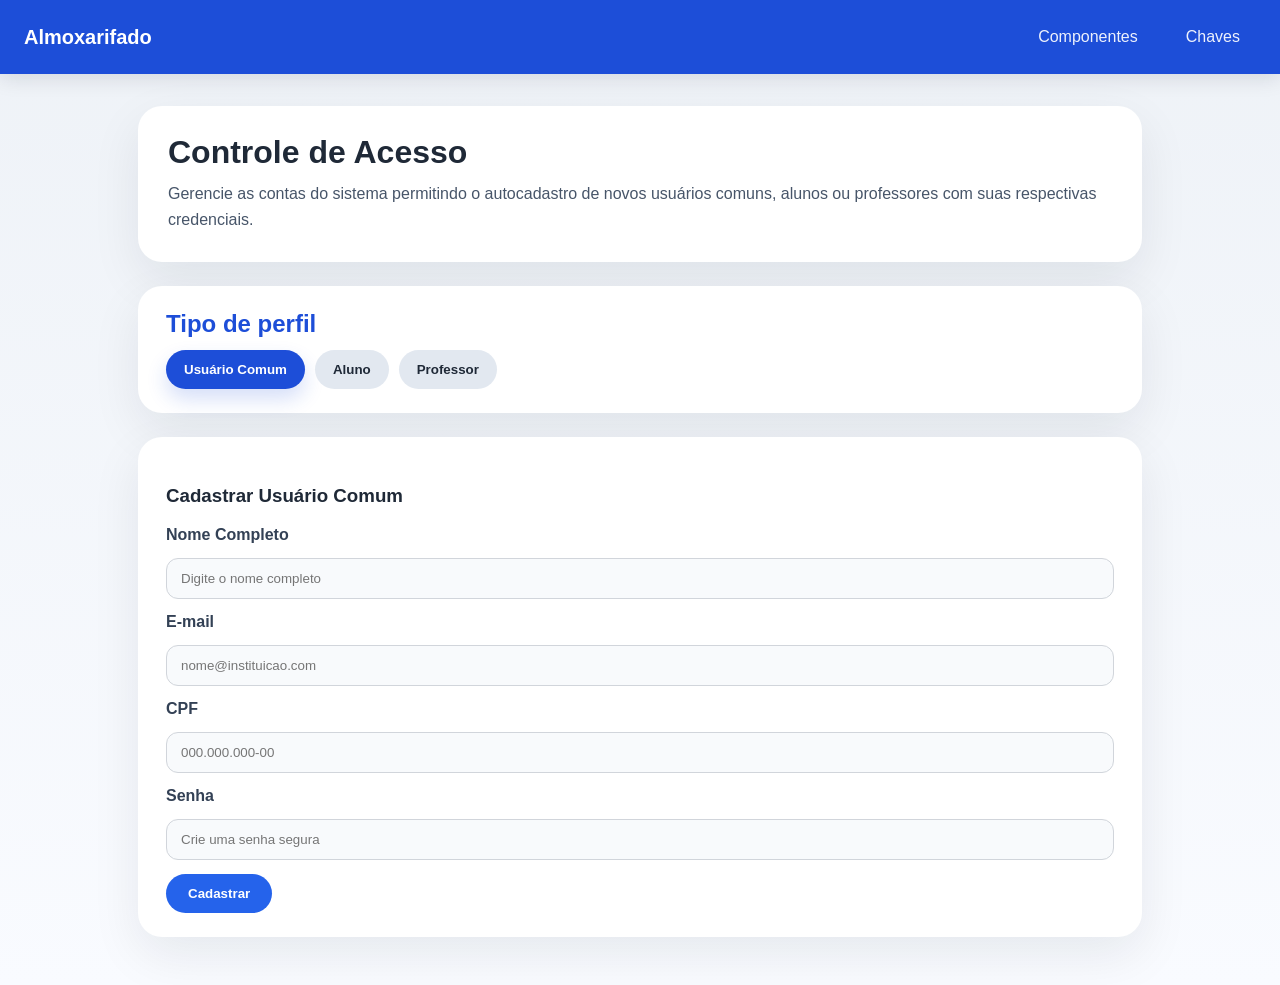
==== src/main/resources/static/cadastro/index.html @ df53eba6 "front cadastro" ====
<!DOCTYPE html>
<html lang="pt-br">
    <head>
        <meta charset="UTF-8">
        <meta name="viewport" content="width=device-width, initial-scale=1.0">
        <title>Almoxarifado - Cadastro de Usuários</title>
        <link rel="stylesheet" href="style.css">
        <script defer src="cadastro-usuarios.js"></script>
    </head>
    <body>
        <header class="topbar">
            <div class="brand">Almoxarifado</div>
            <nav class="page-nav">
                <a href="../componentes/index.html" class="nav-link">Componentes</a>
                <a href="../chaves/index.html" class="nav-link">Chaves</a>
            </nav>
        </header>

        <main class="container">
            <section class="hero">
                <h1>Controle de Acesso</h1>
                <p>Gerencie as contas do sistema permitindo o autocadastro de novos usuários comuns, alunos ou professores com suas respectivas credenciais.</p>
            </section>

            <section class="selector-panel">
                <div class="selector-title">
                    <h2>Tipo de perfil</h2>
                </div>
                <div class="object-tabs">
                    <button class="object-button active" data-profile="usuario">Usuário Comum</button>
                    <button class="object-button" data-profile="aluno">Aluno</button>
                    <button class="object-button" data-profile="professor">Professor</button>
                </div>
            </section>

            <section class="action-panel">
                <div class="action-content">
                    <article class="action-card active">
                        <h3 id="formTitle">Cadastrar Usuário Comum</h3>
                        
                        <form id="cadastroUsuarioForm" class="component-form">
                            <label for="nome">Nome Completo</label>
                            <input type="text" id="nome" name="nome" placeholder="Digite o nome completo" required>

                            <label for="email">E-mail</label>
                            <input type="email" id="email" name="email" placeholder="nome@instituicao.com" required>

                            <div class="profile-field" data-profile="usuario">
                                <label for="cpf">CPF</label>
                                <input type="text" id="cpf" name="cpf" placeholder="000.000.000-00" required>
                            </div>

                            <div class="profile-field" data-profile="aluno" style="display: none;">
                                <label for="ra">RA (Registro Acadêmico)</label>
                                <input type="text" id="ra" name="ra" placeholder="Digite o RA do aluno">
                            </div>

                            <div class="profile-field" data-profile="professor" style="display: none;">
                                <label for="siape">SIAPE</label>
                                <input type="text" id="siape" name="siape" placeholder="Digite o número SIAPE">
                            </div>

                            <label for="senha">Senha</label>
                            <input type="password" id="senha" name="senha" placeholder="Crie uma senha segura" required>

                            <button type="submit">Cadastrar</button>
                        </form>
                    </article>
                </div>
            </section>
        </main>
    </body>
</html>
---- src/main/resources/static/cadastro/style.css ----
/* --- Estilos base compartilhados (copiados de componentes/style.css) --- */
* {
    box-sizing: border-box;
}

body {
    margin: 0;
    font-family: "Segoe UI", Tahoma, Geneva, Verdana, sans-serif;
    background: linear-gradient(180deg, #eef2f7 0%, #f9fbff 100%);
    color: #1f2937;
}

.topbar {
    display: flex;
    justify-content: space-between;
    align-items: center;
    padding: 18px 24px;
    background: #1d4ed8;
    color: white;
    box-shadow: 0 4px 20px rgba(15, 23, 42, 0.12);
}

.brand {
    font-size: 1.25rem;
    font-weight: 700;
}

.page-nav {
    display: flex;
    gap: 16px;
    flex-wrap: wrap;
}

.nav-link {
    color: rgba(255, 255, 255, 0.92);
    text-decoration: none;
    padding: 10px 16px;
    border-radius: 999px;
    transition: background 0.2s ease;
}

.nav-link:hover,
.nav-link.active {
    background: rgba(255, 255, 255, 0.18);
}

.container {
    max-width: 1040px;
    margin: 32px auto 48px;
    padding: 0 18px;
}

.hero {
    background: white;
    padding: 28px 30px;
    border-radius: 24px;
    box-shadow: 0 18px 50px rgba(15, 23, 42, 0.08);
    margin-bottom: 24px;
}

.hero h1 {
    margin: 0 0 10px;
    font-size: 2rem;
}

.hero p {
    margin: 0;
    color: #475569;
    line-height: 1.65;
}

.selector-panel,
.action-panel {
    background: white;
    border-radius: 24px;
    box-shadow: 0 18px 50px rgba(15, 23, 42, 0.08);
    padding: 24px 28px;
    margin-bottom: 24px;
}

.selector-title h2 {
    margin: 0 0 12px;
    color: #1d4ed8;
}

.object-tabs {
    display: flex;
    gap: 10px;
    flex-wrap: wrap;
}

.object-button {
    border: none;
    border-radius: 999px;
    padding: 12px 18px;
    background: #e2e8f0;
    color: #1f2937;
    cursor: pointer;
    font-weight: 600;
    transition: background 0.2s ease, transform 0.2s ease;
}

.object-button:hover {
    background: #cbd5e1;
}

.object-button.active {
    background: #1d4ed8;
    color: white;
    box-shadow: 0 10px 20px rgba(29, 78, 216, 0.18);
}

.action-content {
    margin-top: 24px;
}

.action-card {
    display: none;
}

.action-card.active {
    display: block;
}

.component-form {
    display: grid;
    gap: 14px;
    margin-top: 16px;
}

.component-form label {
    font-weight: 600;
    color: #334155;
}

.component-form input,
.component-form textarea,
.component-form select {
    width: 100%;
    padding: 12px 14px;
    border: 1px solid #d1d5db;
    border-radius: 12px;
    background: #f8fafc;
    color: #0f172a;
    outline: none;
    transition: border-color 0.2s ease, box-shadow 0.2s ease;
}

.component-form input:focus,
.component-form textarea:focus,
.component-form select:focus {
    border-color: #3b82f6;
    box-shadow: 0 0 0 4px rgba(59, 130, 246, 0.14);
}

.component-form textarea {
    resize: vertical;
}

.component-form button {
    width: fit-content;
    padding: 12px 22px;
    border: none;
    border-radius: 999px;
    background: #2563eb;
    color: white;
    font-weight: 700;
    cursor: pointer;
    transition: background 0.2s ease, transform 0.2s ease;
}

.component-form button:hover {
    background: #1d4ed8;
    transform: translateY(-1px);
}

/* --- Estilos exclusivos do cadastro (mantidos) --- */
.profile-field {
    display: grid;
    gap: 14px;
    width: 100%;
    animation: fadeInField 0.2s ease-in-out;
}

@keyframes fadeInField {
    from {
        opacity: 0;
        transform: translateY(-4px);
    }
    to {
        opacity: 1;
        transform: translateY(0);
    }
}

/* Responsividade para telas menores */
@media (max-width: 840px) {
    .page-nav {
        justify-content: center;
    }
}

@media (max-width: 640px) {
    .topbar,
    .selector-panel,
    .action-panel {
        padding: 18px 16px;
    }

    .object-button {
        width: 100%;
    }
}
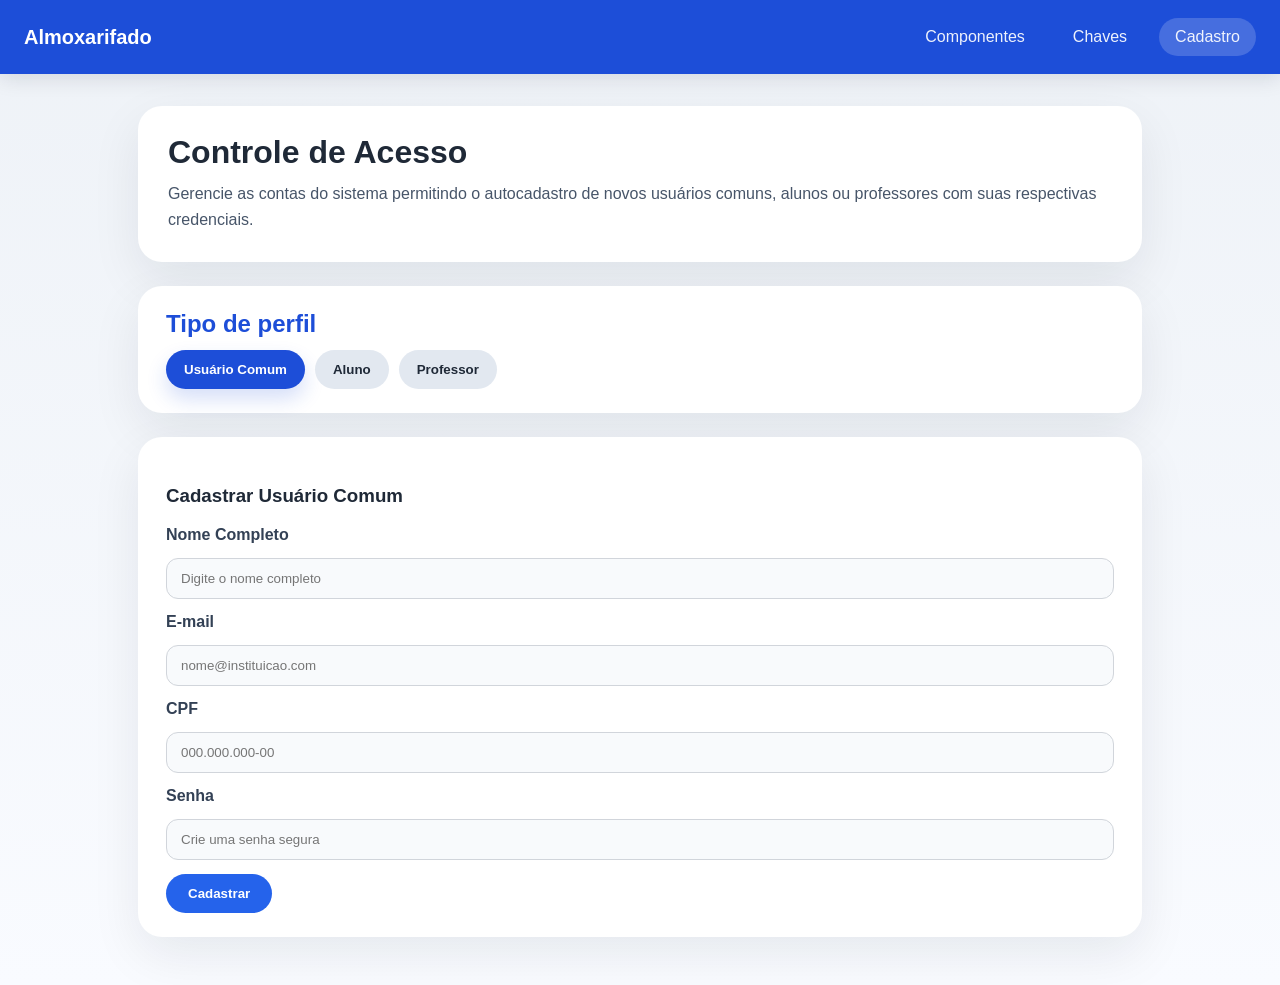
==== commit db45dbf2: "front praticamente pronto" ====
--- a/src/main/resources/static/cadastro/index.html
+++ b/src/main/resources/static/cadastro/index.html
@@ -13,6 +13,7 @@
             <nav class="page-nav">
                 <a href="../componentes/index.html" class="nav-link">Componentes</a>
                 <a href="../chaves/index.html" class="nav-link">Chaves</a>
+                <a href="../cadastro/index.html" class="nav-link active">Cadastro</a>
             </nav>
         </header>
 
@@ -45,10 +46,8 @@
                             <label for="email">E-mail</label>
                             <input type="email" id="email" name="email" placeholder="nome@instituicao.com" required>
 
-                            <div class="profile-field" data-profile="usuario">
-                                <label for="cpf">CPF</label>
-                                <input type="text" id="cpf" name="cpf" placeholder="000.000.000-00" required>
-                            </div>
+                            <label for="cpf">CPF</label>
+                            <input type="text" id="cpf" name="cpf" placeholder="000.000.000-00" required>
 
                             <div class="profile-field" data-profile="aluno" style="display: none;">
                                 <label for="ra">RA (Registro Acadêmico)</label>
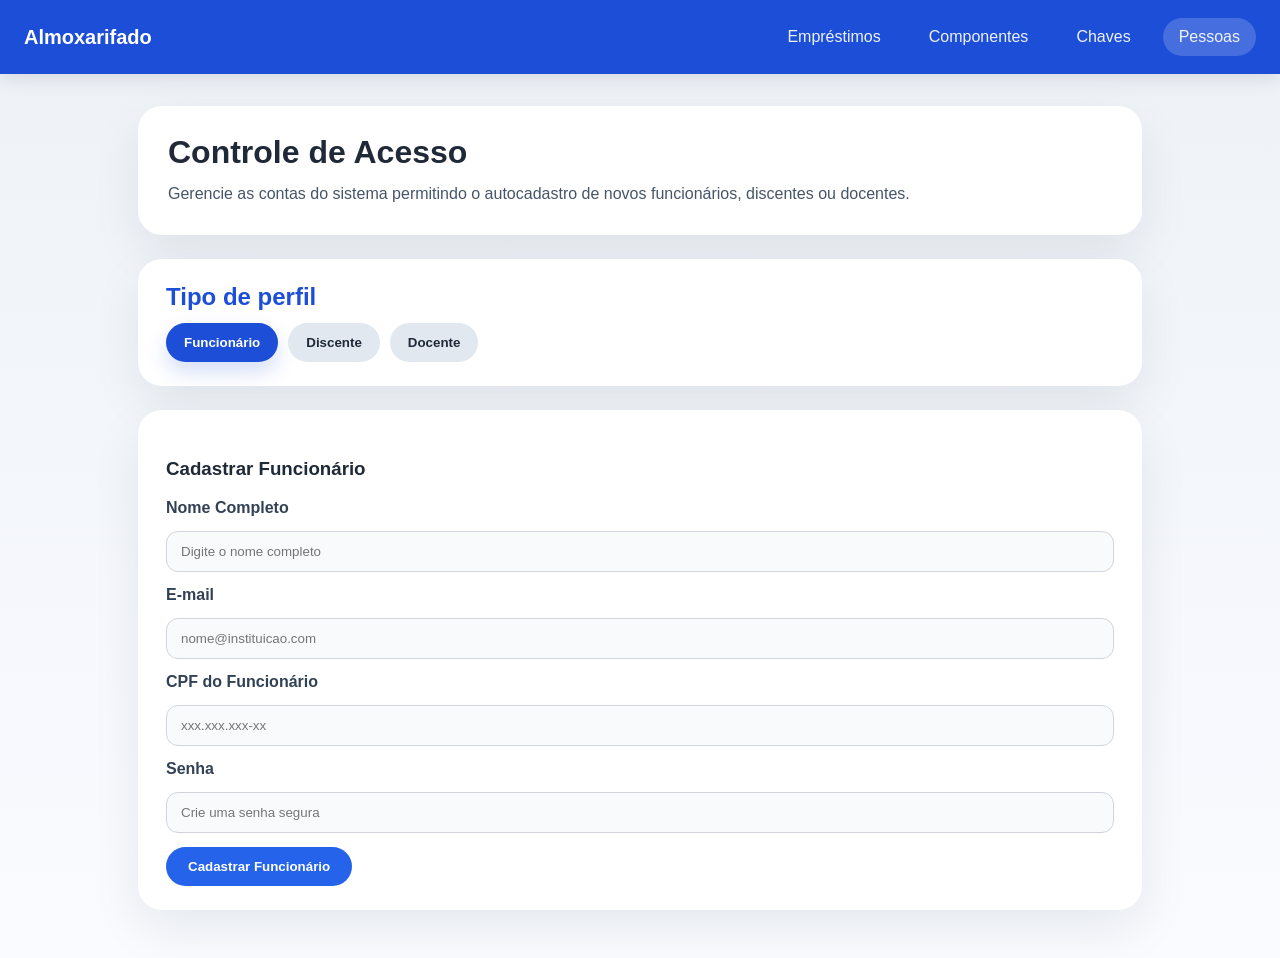
==== commit 1fcdb22c: "fica ai" ====
--- a/src/main/resources/static/cadastro/index.html
+++ b/src/main/resources/static/cadastro/index.html
@@ -5,66 +5,126 @@
         <meta name="viewport" content="width=device-width, initial-scale=1.0">
         <title>Almoxarifado - Cadastro de Usuários</title>
         <link rel="stylesheet" href="style.css">
-        <script defer src="cadastro-usuarios.js"></script>
+        <script defer src="script.js"></script>
     </head>
     <body>
         <header class="topbar">
             <div class="brand">Almoxarifado</div>
             <nav class="page-nav">
+                <a href="../emprestimos/index.html" class="nav-link">Empréstimos</a>
                 <a href="../componentes/index.html" class="nav-link">Componentes</a>
                 <a href="../chaves/index.html" class="nav-link">Chaves</a>
-                <a href="../cadastro/index.html" class="nav-link active">Cadastro</a>
+                <a href="../cadastro/index.html" class="nav-link active">Pessoas</a>
             </nav>
         </header>
 
         <main class="container">
             <section class="hero">
                 <h1>Controle de Acesso</h1>
-                <p>Gerencie as contas do sistema permitindo o autocadastro de novos usuários comuns, alunos ou professores com suas respectivas credenciais.</p>
+                <p>Gerencie as contas do sistema permitindo o autocadastro de novos funcionários, discentes ou docentes.</p>
             </section>
 
             <section class="selector-panel">
                 <div class="selector-title">
                     <h2>Tipo de perfil</h2>
                 </div>
-                <div class="object-tabs">
-                    <button class="object-button active" data-profile="usuario">Usuário Comum</button>
-                    <button class="object-button" data-profile="aluno">Aluno</button>
-                    <button class="object-button" data-profile="professor">Professor</button>
+                <div class="action-list">
+                    <button class="action-button active" data-action="usuario">Funcionário</button>
+                    <button class="action-button" data-action="aluno">Discente</button>
+                    <button class="action-button" data-action="professor">Docente</button>
                 </div>
             </section>
 
             <section class="action-panel">
                 <div class="action-content">
-                    <article class="action-card active">
-                        <h3 id="formTitle">Cadastrar Usuário Comum</h3>
-                        
-                        <form id="cadastroUsuarioForm" class="component-form">
-                            <label for="nome">Nome Completo</label>
-                            <input type="text" id="nome" name="nome" placeholder="Digite o nome completo" required>
+                    
+                    <article class="action-card active" data-action="usuario">
+                        <h3>Cadastrar Funcionário</h3>
+                        <form class="component-form" data-endpoint="usuario">
+                            <label for="nome-func">Nome Completo</label>
+                            <input type="text" id="nome-func" name="nome" placeholder="Digite o nome completo" required>
 
-                            <label for="email">E-mail</label>
-                            <input type="email" id="email" name="email" placeholder="nome@instituicao.com" required>
+                            <label for="email-func">E-mail</label>
+                            <input type="email" id="email-func" name="email" placeholder="nome@instituicao.com" required>
 
-                            <label for="cpf">CPF</label>
-                            <input type="text" id="cpf" name="cpf" placeholder="000.000.000-00" required>
+                            <label for="cpf">CPF do Funcionário</label>
+                            <input 
+                                type="text" 
+                                id="cpf" 
+                                name="cpf" 
+                                placeholder="xxx.xxx.xxx-xx"
+                                minlength="14"
+                                maxlength="14"
+                                pattern="\d{3}\.\d{3}\.\d{3}-\d{2}"
+                                title="Digite o CPF no formato: 000.000.000-00"
+                                required
+                            >
 
-                            <div class="profile-field" data-profile="aluno" style="display: none;">
-                                <label for="ra">RA (Registro Acadêmico)</label>
-                                <input type="text" id="ra" name="ra" placeholder="Digite o RA do aluno">
-                            </div>
+                            <label for="senha-func">Senha</label>
+                            <input type="password" id="senha-func" name="senha" placeholder="Crie uma senha segura" required>
 
-                            <div class="profile-field" data-profile="professor" style="display: none;">
-                                <label for="siape">SIAPE</label>
-                                <input type="text" id="siape" name="siape" placeholder="Digite o número SIAPE">
-                            </div>
-
-                            <label for="senha">Senha</label>
-                            <input type="password" id="senha" name="senha" placeholder="Crie uma senha segura" required>
-
-                            <button type="submit">Cadastrar</button>
+                            <button type="submit">Cadastrar Funcionário</button>
                         </form>
                     </article>
+
+                    <article class="action-card" data-action="aluno">
+                        <h3>Cadastrar Discente</h3>
+                        <form class="component-form" data-endpoint="discente">
+                            <label for="nome-aluno">Nome Completo</label>
+                            <input type="text" id="nome-aluno" name="nome" placeholder="Digite o nome completo" required>
+
+                            <label for="email-aluno">E-mail</label>
+                            <input type="email" id="email-aluno" name="email" placeholder="nome@instituicao.com" required>
+
+                            <label for="cpf">CPF do Discente</label>
+                            <input 
+                                type="text" 
+                                id="cpf" 
+                                name="cpf" 
+                                placeholder="xxx.xxx.xxx-xx"
+                                minlength="14"
+                                maxlength="14"
+                                pattern="\d{3}\.\d{3}\.\d{3}-\d{2}"
+                                title="Digite o CPF no formato: 000.000.000-00"
+                                required
+                            >
+
+                            <label for="ra-aluno">RA (Registro Acadêmico)</label>
+                            <input type="text" id="ra-aluno" minlength="7" maxlength="7" ="ra" placeholder="Digite o RA do aluno" required>
+
+                            <button type="submit">Cadastrar Aluno</button>
+                        </form>
+                    </article>
+
+                    <article class="action-card" data-action="professor">
+                        <h3>Cadastrar Docente</h3>
+                        <form class="component-form" data-endpoint="docente">
+                            <label for="nome-prof">Nome Completo</label>
+                            <input type="text" id="nome-prof" name="nome" placeholder="Digite o nome completo" required>
+
+                            <label for="email-prof">E-mail</label>
+                            <input type="email" id="email-prof" name="email" placeholder="nome@instituicao.com" required>
+
+                            <label for="cpf">CPF do Docente</label>
+                            <input 
+                                type="text" 
+                                id="cpf" 
+                                name="cpf" 
+                                placeholder="xxx.xxx.xxx-xx"
+                                minlength="14"
+                                maxlength="14"
+                                pattern="\d{3}\.\d{3}\.\d{3}-\d{2}"
+                                title="Digite o CPF no formato: 000.000.000-00"
+                                required
+                            >
+                            
+                            <label for="siape-prof">SIAPE</label>
+                            <input type="text" id="siape-prof" minlength="7" maxlength="8" name="siape" placeholder="Digite o número SIAPE" required>
+
+                            <button type="submit">Cadastrar Professor</button>
+                        </form>
+                    </article>
+
                 </div>
             </section>
         </main>
--- a/src/main/resources/static/cadastro/style.css
+++ b/src/main/resources/static/cadastro/style.css
@@ -1,4 +1,3 @@
-/* --- Estilos base compartilhados (copiados de componentes/style.css) --- */
 * {
     box-sizing: border-box;
 }
@@ -83,13 +82,15 @@
     color: #1d4ed8;
 }
 
-.object-tabs {
+.object-tabs,
+.action-list {
     display: flex;
     gap: 10px;
     flex-wrap: wrap;
 }
 
-.object-button {
+.object-button,
+.action-button {
     border: none;
     border-radius: 999px;
     padding: 12px 18px;
@@ -100,11 +101,13 @@
     transition: background 0.2s ease, transform 0.2s ease;
 }
 
-.object-button:hover {
+.object-button:hover,
+.action-button:hover {
     background: #cbd5e1;
 }
 
-.object-button.active {
+.object-button.active,
+.action-button.active {
     background: #1d4ed8;
     color: white;
     box-shadow: 0 10px 20px rgba(29, 78, 216, 0.18);
@@ -122,20 +125,46 @@
     display: block;
 }
 
-.component-form {
+.object-panel {
+    display: none;
+}
+
+.object-panel.active {
+    display: block;
+}
+
+.object-panel h3 {
+    margin-top: 0;
+    color: #1d4ed8;
+}
+
+.component-form,
+.consult-form,
+.update-form,
+.delete-form {
     display: grid;
     gap: 14px;
     margin-top: 16px;
 }
 
-.component-form label {
+.component-form label,
+.consult-form label,
+.update-form label,
+.delete-form label {
     font-weight: 600;
     color: #334155;
 }
 
 .component-form input,
 .component-form textarea,
-.component-form select {
+.component-form select,
+.consult-form input,
+.consult-form textarea,
+.consult-form select,
+.update-form input,
+.update-form textarea,
+.update-form select,
+.delete-form input {
     width: 100%;
     padding: 12px 14px;
     border: 1px solid #d1d5db;
@@ -148,16 +177,26 @@
 
 .component-form input:focus,
 .component-form textarea:focus,
-.component-form select:focus {
+.component-form select:focus,
+.consult-form input:focus,
+.consult-form textarea:focus,
+.consult-form select:focus,
+.update-form input:focus,
+.update-form textarea:focus,
+.delete-form input:focus {
     border-color: #3b82f6;
     box-shadow: 0 0 0 4px rgba(59, 130, 246, 0.14);
 }
 
-.component-form textarea {
+.component-form textarea,
+.update-form textarea {
     resize: vertical;
 }
 
-.component-form button {
+.component-form button,
+.consult-form button,
+.update-form button,
+.delete-form button {
     width: fit-content;
     padding: 12px 22px;
     border: none;
@@ -169,32 +208,49 @@
     transition: background 0.2s ease, transform 0.2s ease;
 }
 
-.component-form button:hover {
+.component-form button:hover,
+.consult-form button:hover,
+.update-form button:hover,
+.delete-form button:hover {
     background: #1d4ed8;
     transform: translateY(-1px);
 }
 
-/* --- Estilos exclusivos do cadastro (mantidos) --- */
-.profile-field {
+.consulta-result {
+    margin-top: 24px;
+}
+
+.consulta-result h4 {
+    margin-bottom: 12px;
+}
+
+.info-box {
+    padding: 14px 18px;
+    border-radius: 16px;
+    background: #eef2ff;
+    color: #1e3a8a;
+    margin-bottom: 16px;
+}
+
+.result-list {
+    list-style: none;
+    padding: 0;
+    margin: 0;
     display: grid;
-    gap: 14px;
-    width: 100%;
-    animation: fadeInField 0.2s ease-in-out;
-}
-
-@keyframes fadeInField {
-    from {
-        opacity: 0;
-        transform: translateY(-4px);
-    }
-    to {
-        opacity: 1;
-        transform: translateY(0);
-    }
-}
-
-/* Responsividade para telas menores */
+    gap: 10px;
+}
+
+.result-list li {
+    padding: 16px;
+    background: #f8fafc;
+    border: 1px solid #e2e8f0;
+    border-radius: 16px;
+    color: #0f172a;
+}
+
 @media (max-width: 840px) {
+    .action-list,
+    .object-tabs,
     .page-nav {
         justify-content: center;
     }
@@ -207,7 +263,39 @@
         padding: 18px 16px;
     }
 
-    .object-button {
+    .object-button,
+    .action-button {
         width: 100%;
     }
+}
+
+.tabela-resultados {
+    width: 100%;
+    border-collapse: collapse;
+    margin-top: 15px;
+    font-family: sans-serif;
+    background-color: #fff;
+    border-radius: 8px;
+    overflow: hidden;
+    box-shadow: 0 2px 5px rgba(0,0,0,0.05);
+}
+
+.tabela-resultados th, 
+.tabela-resultados td {
+    padding: 12px 15px;
+    text-align: left;
+    border-bottom: 1px solid #edf2f7;
+}
+
+.tabela-resultados th {
+    background-color: #f7fafc;
+    color: #4a5568;
+    font-weight: 600;
+    text-transform: uppercase;
+    font-size: 0.85rem;
+    letter-spacing: 0.5px;
+}
+
+.tabela-resultados tr:hover {
+    background-color: #f8fafc;
 }
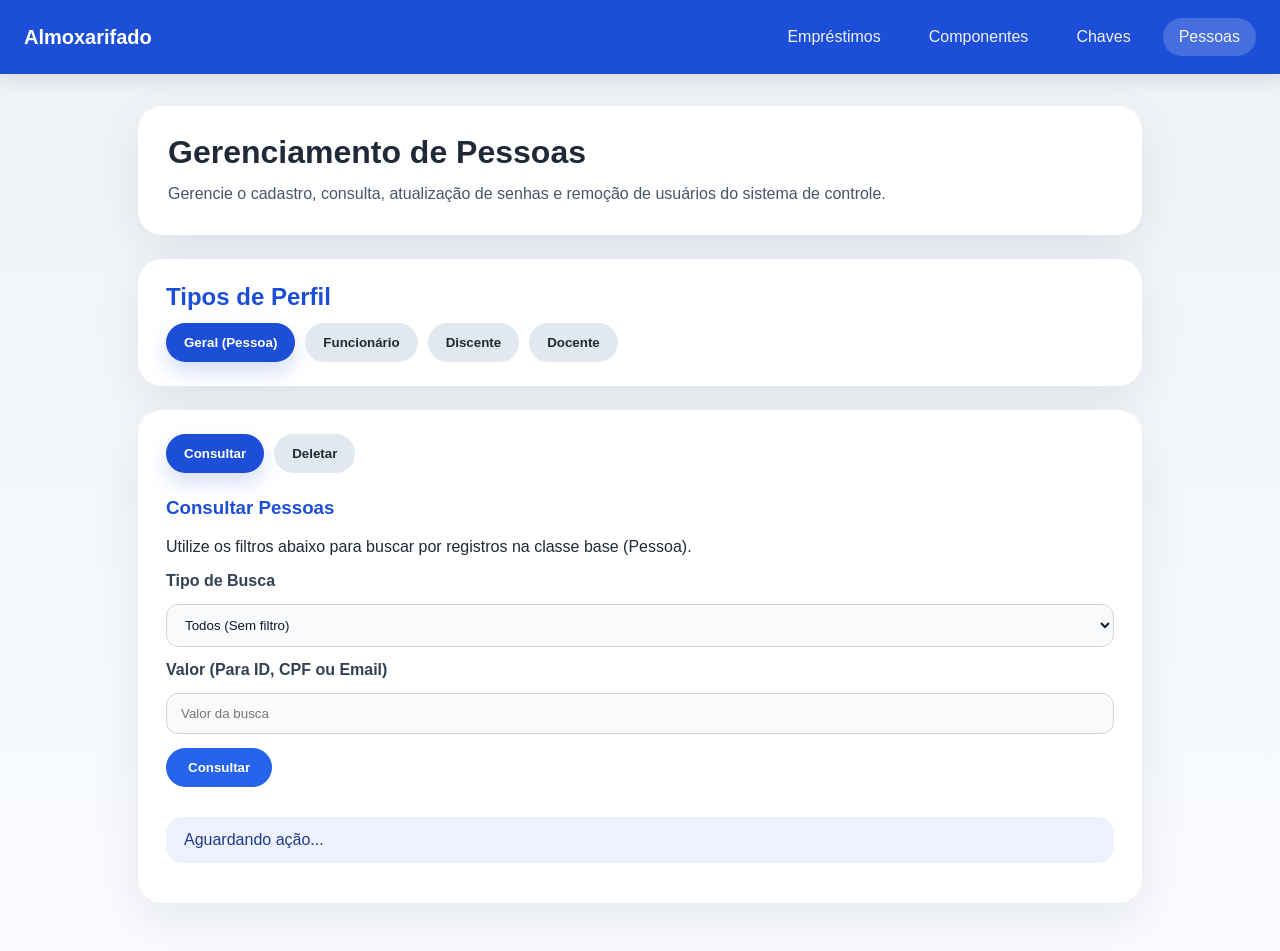
==== commit db6aec6f: "soninho termino amanha" ====
--- a/src/main/resources/static/cadastro/index.html
+++ b/src/main/resources/static/cadastro/index.html
@@ -2,8 +2,7 @@
 <html lang="pt-br">
     <head>
         <meta charset="UTF-8">
-        <meta name="viewport" content="width=device-width, initial-scale=1.0">
-        <title>Almoxarifado - Cadastro de Usuários</title>
+        <title>Gerenciamento de Pessoas</title>
         <link rel="stylesheet" href="style.css">
         <script defer src="script.js"></script>
     </head>
@@ -20,112 +19,197 @@
 
         <main class="container">
             <section class="hero">
-                <h1>Controle de Acesso</h1>
-                <p>Gerencie as contas do sistema permitindo o autocadastro de novos funcionários, discentes ou docentes.</p>
+                <h1>Gerenciamento de Pessoas</h1>
+                <p>Gerencie o cadastro, consulta, atualização de senhas e remoção de usuários do sistema de controle.</p>
             </section>
 
             <section class="selector-panel">
                 <div class="selector-title">
-                    <h2>Tipo de perfil</h2>
-                </div>
+                    <h2>Tipos de Perfil</h2>
+                </div>
+                <div class="object-tabs">
+                    <button class="object-button active" data-object="pessoa">Geral (Pessoa)</button>
+                    <button class="object-button" data-object="usuario">Funcionário</button>
+                    <button class="object-button" data-object="discente">Discente</button>
+                    <button class="object-button" data-object="docente">Docente</button>
+                </div>
+            </section>
+
+            <section class="action-panel">
                 <div class="action-list">
-                    <button class="action-button active" data-action="usuario">Funcionário</button>
-                    <button class="action-button" data-action="aluno">Discente</button>
-                    <button class="action-button" data-action="professor">Docente</button>
-                </div>
-            </section>
-
-            <section class="action-panel">
+                    <button class="action-button active" data-action="consultar">Consultar</button>
+                    <button class="action-button" data-action="cadastrar">Cadastrar</button>
+                    <button class="action-button" data-action="atualizar">Atualizar</button>
+                    <button class="action-button" data-action="deletar">Deletar</button>
+                </div>
+
                 <div class="action-content">
                     
-                    <article class="action-card active" data-action="usuario">
-                        <h3>Cadastrar Funcionário</h3>
-                        <form class="component-form" data-endpoint="usuario">
-                            <label for="nome-func">Nome Completo</label>
-                            <input type="text" id="nome-func" name="nome" placeholder="Digite o nome completo" required>
-
-                            <label for="email-func">E-mail</label>
-                            <input type="email" id="email-func" name="email" placeholder="nome@instituicao.com" required>
-
-                            <label for="cpf">CPF do Funcionário</label>
-                            <input 
-                                type="text" 
-                                id="cpf" 
-                                name="cpf" 
-                                placeholder="xxx.xxx.xxx-xx"
-                                minlength="14"
-                                maxlength="14"
-                                pattern="\d{3}\.\d{3}\.\d{3}-\d{2}"
-                                title="Digite o CPF no formato: 000.000.000-00"
-                                required
-                            >
-
-                            <label for="senha-func">Senha</label>
-                            <input type="password" id="senha-func" name="senha" placeholder="Crie uma senha segura" required>
-
-                            <button type="submit">Cadastrar Funcionário</button>
-                        </form>
-                    </article>
-
-                    <article class="action-card" data-action="aluno">
-                        <h3>Cadastrar Discente</h3>
-                        <form class="component-form" data-endpoint="discente">
-                            <label for="nome-aluno">Nome Completo</label>
-                            <input type="text" id="nome-aluno" name="nome" placeholder="Digite o nome completo" required>
-
-                            <label for="email-aluno">E-mail</label>
-                            <input type="email" id="email-aluno" name="email" placeholder="nome@instituicao.com" required>
-
-                            <label for="cpf">CPF do Discente</label>
-                            <input 
-                                type="text" 
-                                id="cpf" 
-                                name="cpf" 
-                                placeholder="xxx.xxx.xxx-xx"
-                                minlength="14"
-                                maxlength="14"
-                                pattern="\d{3}\.\d{3}\.\d{3}-\d{2}"
-                                title="Digite o CPF no formato: 000.000.000-00"
-                                required
-                            >
-
-                            <label for="ra-aluno">RA (Registro Acadêmico)</label>
-                            <input type="text" id="ra-aluno" minlength="7" maxlength="7" ="ra" placeholder="Digite o RA do aluno" required>
-
-                            <button type="submit">Cadastrar Aluno</button>
-                        </form>
-                    </article>
-
-                    <article class="action-card" data-action="professor">
-                        <h3>Cadastrar Docente</h3>
-                        <form class="component-form" data-endpoint="docente">
-                            <label for="nome-prof">Nome Completo</label>
-                            <input type="text" id="nome-prof" name="nome" placeholder="Digite o nome completo" required>
-
-                            <label for="email-prof">E-mail</label>
-                            <input type="email" id="email-prof" name="email" placeholder="nome@instituicao.com" required>
-
-                            <label for="cpf">CPF do Docente</label>
-                            <input 
-                                type="text" 
-                                id="cpf" 
-                                name="cpf" 
-                                placeholder="xxx.xxx.xxx-xx"
-                                minlength="14"
-                                maxlength="14"
-                                pattern="\d{3}\.\d{3}\.\d{3}-\d{2}"
-                                title="Digite o CPF no formato: 000.000.000-00"
-                                required
-                            >
-                            
-                            <label for="siape-prof">SIAPE</label>
-                            <input type="text" id="siape-prof" minlength="7" maxlength="8" name="siape" placeholder="Digite o número SIAPE" required>
-
-                            <button type="submit">Cadastrar Professor</button>
-                        </form>
-                    </article>
-
-                </div>
+                    <article class="action-card" data-action="cadastrar">
+                        <div class="object-panel" data-object="usuario">
+                            <h3>Cadastrar Funcionário</h3>
+                            <form class="component-form" data-object="usuario">
+                                <label>Nome Completo</label>
+                                <input type="text" name="nome" placeholder="Nome do funcionário" required>
+
+                                <label>E-mail</label>
+                                <input type="email" name="email" placeholder="nome@instituicao.com" required>
+
+                                <label>CPF</label>
+                                <input type="text" class="Cpf" name="cpf" placeholder="Apenas números" minlength="11" maxlength="11" required>
+
+                                <label>Senha</label>
+                                <input type="password" name="senha" placeholder="Crie uma senha" required>
+
+                                <button type="submit">Cadastrar</button>
+                            </form>
+                        </div>
+
+                        <div class="object-panel" data-object="discente">
+                            <h3>Cadastrar Discente</h3>
+                            <form class="component-form" data-object="discente">
+                                <label>Nome Completo</label>
+                                <input type="text" name="nome" placeholder="Nome do aluno" required>
+
+                                <label>E-mail</label>
+                                <input type="email" name="email" placeholder="nome@instituicao.com" required>
+
+                                <label>CPF</label>
+                                <input type="text" class="Cpf" name="cpf" placeholder="Apenas números" minlength="11" maxlength="11" required>
+
+                                <label>RA (Registro Acadêmico)</label>
+                                <input type="text" name="ra" placeholder="Digite o RA" required>
+
+                                <label>Senha</label>
+                                <input type="password" name="senha" placeholder="Crie uma senha" required>
+
+                                <button type="submit">Cadastrar</button>
+                            </form>
+                        </div>
+
+                        <div class="object-panel" data-object="docente">
+                            <h3>Cadastrar Docente</h3>
+                            <form class="component-form" data-object="docente">
+                                <label>Nome Completo</label>
+                                <input type="text" name="nome" placeholder="Nome do docente" required>
+
+                                <label>E-mail</label>
+                                <input type="email" name="email" placeholder="nome@instituicao.com" required>
+
+                                <label>CPF</label>
+                                <input type="text" class="Cpf" name="cpf" placeholder="Apenas números" minlength="11" maxlength="11" required>
+
+                                <label>SIAPE</label>
+                                <input type="text" name="siape" placeholder="Digite o número SIAPE" required>
+
+                                <label>Senha</label>
+                                <input type="password" name="senha" placeholder="Crie uma senha" required>
+
+                                <button type="submit">Cadastrar</button>
+                            </form>
+                        </div>
+                    </article>
+
+                    <article class="action-card active" data-action="consultar">
+                        <div class="object-panel active" data-object="pessoa">
+                            <h3>Consultar Pessoas</h3>
+                            <p>Utilize os filtros abaixo para buscar por registros na classe base (Pessoa).</p>
+                            <form class="consult-form" data-object="pessoa">
+                                <label>Tipo de Busca</label>
+                                <select name="tipoBusca">
+                                    <option value="todos">Todos (Sem filtro)</option>
+                                    <option value="id">Por ID da Pessoa</option>
+                                    <option value="cpf">Por CPF</option>
+                                    <option value="email">Por E-mail</option>
+                                </select>
+
+                                <label>Valor (Para ID, CPF ou Email)</label>
+                                <input type="text" name="valor" placeholder="Valor da busca">
+
+                                <button type="submit">Consultar</button>
+                            </form>
+                        </div>
+                        
+                        <div class="object-panel" data-object="usuario">
+                            <div class="info-box">Para consultas, selecione a aba <strong>Geral (Pessoa)</strong> no menu acima.</div>
+                        </div>
+                        <div class="object-panel" data-object="discente">
+                            <div class="info-box">Para consultas, selecione a aba <strong>Geral (Pessoa)</strong> no menu acima.</div>
+                        </div>
+                        <div class="object-panel" data-object="docente">
+                            <div class="info-box">Para consultas, selecione a aba <strong>Geral (Pessoa)</strong> no menu acima.</div>
+                        </div>
+                    </article>
+
+                    <article class="action-card" data-action="atualizar">
+                        <div class="object-panel" data-object="usuario">
+                            <h3>Atualizar Senha de Funcionário</h3>
+                            <form class="update-form" data-object="usuario">
+                                <label>ID do Funcionário (Alvo)</label>
+                                <input type="number" name="id" min="1" required>
+
+                                <label>Nova Senha</label>
+                                <input type="password" name="senha" required>
+
+                                <button type="submit">Atualizar Senha</button>
+                            </form>
+                        </div>
+
+                        <div class="object-panel" data-object="discente">
+                            <h3>Atualizar Registro Acadêmico (RA)</h3>
+                            <form class="update-form" data-object="discente">
+                                <label>ID do Discente (Alvo)</label>
+                                <input type="number" name="id" min="1" required>
+
+                                <label>Novo RA</label>
+                                <input type="text" name="ra" placeholder="Digite o novo RA" required>
+
+                                <button type="submit">Atualizar RA</button>
+                            </form>
+                        </div>
+
+                        <div class="object-panel" data-object="docente">
+                            <h3>Atualizar Número SIAPE</h3>
+                            <form class="update-form" data-object="docente">
+                                <label>ID do Docente (Alvo)</label>
+                                <input type="number" name="id" min="1" required>
+
+                                <label>Novo SIAPE</label>
+                                <input type="text" name="siape" placeholder="Digite o novo SIAPE" required>
+
+                                <button type="submit">Atualizar SIAPE</button>
+                            </form>
+                        </div>
+                    </article>
+
+                    <article class="action-card" data-action="deletar">
+                        <div class="object-panel active" data-object="pessoa">
+                            <h3>Deletar Pessoa</h3>
+                            <p>Informe o ID do registro (classe Pessoa) para remoção permanente.</p>
+                            <form class="delete-form" data-object="pessoa">
+                                <label>ID do registro</label>
+                                <input type="number" name="id" min="1" placeholder="ID" required>
+                                <button type="submit" style="background-color: #dc2626;">Deletar</button>
+                            </form>
+                        </div>
+                        
+                        <div class="object-panel" data-object="usuario">
+                            <div class="info-box">Para deletar, selecione a aba <strong>Geral (Pessoa)</strong> no menu acima.</div>
+                        </div>
+                        <div class="object-panel" data-object="discente">
+                            <div class="info-box">Para deletar, selecione a aba <strong>Geral (Pessoa)</strong> no menu acima.</div>
+                        </div>
+                        <div class="object-panel" data-object="docente">
+                            <div class="info-box">Para deletar, selecione a aba <strong>Geral (Pessoa)</strong> no menu acima.</div>
+                        </div>
+                    </article>
+                </div>
+
+                <div class="consulta-result" style="margin-top: 30px;">
+                    <div id="consultaMensagem" class="info-box">Aguardando ação...</div>
+                    <div id="consultaResultado" class="result-list"></div>
+                </div>
+
             </section>
         </main>
     </body>
